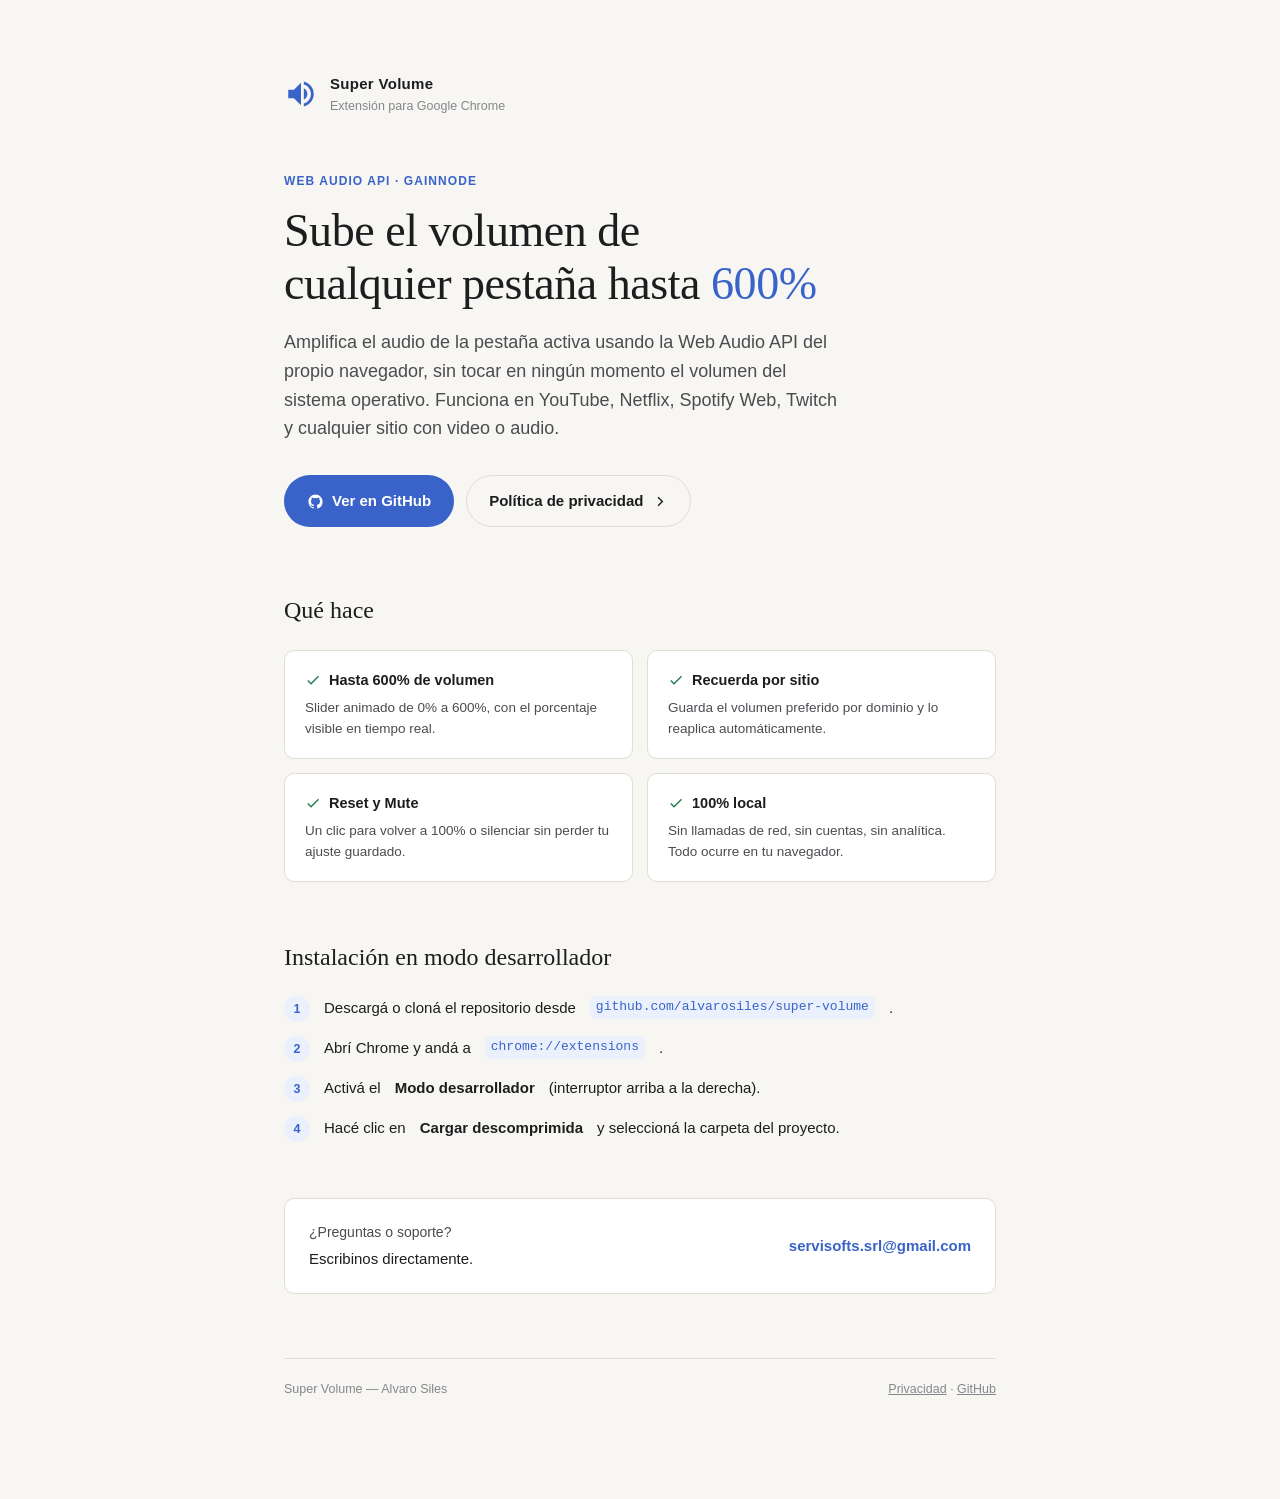
==== docs/index.html @ d2dd12ae "update" ====
<!DOCTYPE html>
<html lang="es">
<head>
<meta charset="UTF-8" />
<meta name="viewport" content="width=device-width, initial-scale=1" />
<title>Super Volume — Sube el volumen de cualquier pestaña hasta 600%</title>
<meta name="description" content="Extensión para Chrome que amplifica el volumen de la pestaña activa hasta 600% con Web Audio API, sin tocar el volumen del sistema operativo." />
<style>
  :root {
    --bg: #f7f6f3;
    --bg-raised: #ffffff;
    --ink: #1c1d1f;
    --ink-soft: #4a4c50;
    --ink-faint: #85878c;
    --line: #dfddd6;
    --accent: #3a63c9;
    --accent-soft: #eaf0fc;
    --good: #1e7d4f;
    --radius: 10px;
    --serif: Georgia, 'Iowan Old Style', 'Palatino Linotype', 'Book Antiqua', serif;
    --sans: -apple-system, BlinkMacSystemFont, 'Segoe UI', Roboto, Helvetica, Arial, sans-serif;
    --mono: 'SFMono-Regular', Consolas, 'Liberation Mono', Menlo, monospace;
  }

  @media (prefers-color-scheme: dark) {
    :root {
      --bg: #17181a;
      --bg-raised: #1f2023;
      --ink: #eceae4;
      --ink-soft: #b7b6b1;
      --ink-faint: #7d7d7f;
      --line: #35373a;
      --accent: #7fa2ee;
      --accent-soft: #212a3d;
      --good: #55c58c;
    }
  }

  * { box-sizing: border-box; }

  body {
    margin: 0;
    background: var(--bg);
    color: var(--ink);
    font-family: var(--sans);
    line-height: 1.6;
  }

  .page {
    max-width: 760px;
    margin: 0 auto;
    padding: 72px 24px 100px;
  }

  .masthead {
    display: flex;
    align-items: center;
    gap: 12px;
    margin-bottom: 56px;
  }

  .mark {
    width: 34px;
    height: 34px;
    flex-shrink: 0;
    color: var(--accent);
  }
  .mark svg { width: 100%; height: 100%; fill: currentColor; }

  .mastname { font-size: 15px; font-weight: 700; letter-spacing: 0.02em; }
  .masttag { font-size: 12.5px; color: var(--ink-faint); }

  .eyebrow {
    font-size: 12px;
    text-transform: uppercase;
    letter-spacing: 0.09em;
    color: var(--accent);
    font-weight: 700;
    margin-bottom: 14px;
  }

  h1 {
    font-family: var(--serif);
    font-size: 46px;
    font-weight: 400;
    line-height: 1.14;
    letter-spacing: -0.01em;
    margin: 0 0 18px;
    text-wrap: balance;
    color: var(--ink);
  }
  h1 em { color: var(--accent); font-style: normal; }

  .lede {
    font-size: 18px;
    color: var(--ink-soft);
    max-width: 56ch;
    margin: 0 0 32px;
  }

  .cta-row {
    display: flex;
    flex-wrap: wrap;
    gap: 12px;
    margin-bottom: 64px;
  }

  .btn {
    display: inline-flex;
    align-items: center;
    gap: 8px;
    padding: 13px 22px;
    border-radius: 999px;
    font-size: 15px;
    font-weight: 600;
    text-decoration: none;
    border: 1px solid transparent;
    transition: transform 120ms ease, background 120ms ease, border-color 120ms ease;
  }
  .btn:focus-visible { outline: 2px solid var(--accent); outline-offset: 3px; }
  .btn svg { width: 17px; height: 17px; fill: currentColor; flex-shrink: 0; }

  .btn--primary { background: var(--accent); color: #fff; }
  .btn--primary:hover { transform: translateY(-1px); }

  .btn--ghost {
    background: transparent;
    color: var(--ink);
    border-color: var(--line);
  }
  .btn--ghost:hover { border-color: var(--accent); color: var(--accent); }

  section { margin: 0 0 56px; }

  h2.section-title {
    font-family: var(--serif);
    font-size: 24px;
    font-weight: 400;
    margin: 0 0 20px;
    color: var(--ink);
  }

  .features {
    display: grid;
    grid-template-columns: repeat(2, 1fr);
    gap: 14px;
  }

  .feature {
    background: var(--bg-raised);
    border: 1px solid var(--line);
    border-radius: var(--radius);
    padding: 18px 20px;
  }

  .feature h3 {
    font-size: 14.5px;
    font-weight: 700;
    margin: 0 0 6px;
    display: flex;
    align-items: center;
    gap: 8px;
  }
  .feature h3 svg { width: 16px; height: 16px; fill: var(--good); flex-shrink: 0; }

  .feature p {
    margin: 0;
    font-size: 13.5px;
    color: var(--ink-soft);
    line-height: 1.55;
  }

  .install-steps {
    counter-reset: step;
    display: grid;
    gap: 14px;
    padding: 0;
    margin: 0;
    list-style: none;
  }

  .install-steps li {
    counter-increment: step;
    display: flex;
    gap: 14px;
    align-items: flex-start;
    font-size: 15px;
    color: var(--ink);
  }

  .install-steps li::before {
    content: counter(step);
    flex-shrink: 0;
    width: 26px;
    height: 26px;
    border-radius: 50%;
    background: var(--accent-soft);
    color: var(--accent);
    font-size: 12.5px;
    font-weight: 700;
    display: flex;
    align-items: center;
    justify-content: center;
    font-variant-numeric: tabular-nums;
  }

  .install-steps code {
    background: var(--accent-soft);
    color: var(--accent);
    padding: 1px 6px;
    border-radius: 5px;
    font-family: var(--mono);
    font-size: 13px;
  }

  .contact-card {
    background: var(--bg-raised);
    border: 1px solid var(--line);
    border-radius: var(--radius);
    padding: 22px 24px;
    display: flex;
    align-items: center;
    justify-content: space-between;
    gap: 20px;
    flex-wrap: wrap;
  }
  .contact-card a {
    color: var(--accent);
    text-decoration: none;
    font-weight: 600;
    font-size: 15px;
    border-bottom: 1px solid transparent;
  }
  .contact-card a:hover, .contact-card a:focus-visible { border-bottom-color: var(--accent); }
  .contact-card a:focus-visible { outline: 2px solid var(--accent); outline-offset: 3px; border-radius: 3px; }

  footer {
    margin-top: 64px;
    padding-top: 20px;
    border-top: 1px solid var(--line);
    font-size: 12.5px;
    color: var(--ink-faint);
    display: flex;
    justify-content: space-between;
    flex-wrap: wrap;
    gap: 8px;
  }
  footer a { color: var(--ink-faint); }

  @media (max-width: 560px) {
    h1 { font-size: 34px; }
    .page { padding: 48px 18px 72px; }
    .features { grid-template-columns: 1fr; }
    .contact-card { flex-direction: column; align-items: flex-start; }
  }
</style>
</head>
<body>
<div class="page">

  <div class="masthead">
    <span class="mark" aria-hidden="true">
      <svg viewBox="0 0 24 24"><path d="M3 9v6h4l5 5V4L7 9H3zm13.5 3c0-1.77-.99-3.29-2.5-4.03v8.05c1.51-.73 2.5-2.25 2.5-4.02zM14 3.23v2.06c2.89.86 5 3.54 5 6.71s-2.11 5.85-5 6.71v2.06c4.01-.91 7-4.49 7-8.77s-2.99-7.86-7-8.77z"/></svg>
    </span>
    <div>
      <div class="mastname">Super Volume</div>
      <div class="masttag">Extensión para Google Chrome</div>
    </div>
  </div>

  <div class="eyebrow">Web Audio API · GainNode</div>
  <h1>Sube el volumen de cualquier pestaña hasta <em>600%</em></h1>
  <p class="lede">
    Amplifica el audio de la pestaña activa usando la Web Audio API del propio
    navegador, sin tocar en ningún momento el volumen del sistema operativo.
    Funciona en YouTube, Netflix, Spotify Web, Twitch y cualquier sitio con
    video o audio.
  </p>

  <div class="cta-row">
    <a class="btn btn--primary" href="https://github.com/alvarosiles/super-volume">
      <svg viewBox="0 0 24 24"><path d="M12 2C6.48 2 2 6.58 2 12.25c0 4.53 2.87 8.37 6.84 9.73.5.1.68-.22.68-.49 0-.24-.01-1.04-.01-1.89-2.78.62-3.37-1.21-3.37-1.21-.46-1.18-1.11-1.5-1.11-1.5-.91-.63.07-.62.07-.62 1 .07 1.53 1.05 1.53 1.05.89 1.56 2.34 1.11 2.91.85.09-.66.35-1.11.63-1.37-2.22-.26-4.56-1.14-4.56-5.05 0-1.12.39-2.03 1.03-2.75-.1-.26-.45-1.31.1-2.73 0 0 .84-.28 2.75 1.05a9.36 9.36 0 0 1 5 0c1.91-1.33 2.75-1.05 2.75-1.05.55 1.42.2 2.47.1 2.73.64.72 1.03 1.63 1.03 2.75 0 3.92-2.34 4.79-4.57 5.04.36.32.68.94.68 1.9 0 1.37-.01 2.48-.01 2.81 0 .27.18.6.69.49A10.02 10.02 0 0 0 22 12.25C22 6.58 17.52 2 12 2Z"/></svg>
      Ver en GitHub
    </a>
    <a class="btn btn--ghost" href="privacy.html">
      Política de privacidad
      <svg viewBox="0 0 24 24"><path d="M9.29 6.71 14.59 12l-5.3 5.29 1.42 1.42L17.41 12 10.71 5.29z"/></svg>
    </a>
  </div>

  <section>
    <h2 class="section-title">Qué hace</h2>
    <div class="features">
      <div class="feature">
        <h3><svg viewBox="0 0 24 24"><path d="M9 16.2 4.8 12l-1.4 1.4L9 19 21 7l-1.4-1.4z"/></svg>Hasta 600% de volumen</h3>
        <p>Slider animado de 0% a 600%, con el porcentaje visible en tiempo real.</p>
      </div>
      <div class="feature">
        <h3><svg viewBox="0 0 24 24"><path d="M9 16.2 4.8 12l-1.4 1.4L9 19 21 7l-1.4-1.4z"/></svg>Recuerda por sitio</h3>
        <p>Guarda el volumen preferido por dominio y lo reaplica automáticamente.</p>
      </div>
      <div class="feature">
        <h3><svg viewBox="0 0 24 24"><path d="M9 16.2 4.8 12l-1.4 1.4L9 19 21 7l-1.4-1.4z"/></svg>Reset y Mute</h3>
        <p>Un clic para volver a 100% o silenciar sin perder tu ajuste guardado.</p>
      </div>
      <div class="feature">
        <h3><svg viewBox="0 0 24 24"><path d="M9 16.2 4.8 12l-1.4 1.4L9 19 21 7l-1.4-1.4z"/></svg>100% local</h3>
        <p>Sin llamadas de red, sin cuentas, sin analítica. Todo ocurre en tu navegador.</p>
      </div>
    </div>
  </section>

  <section>
    <h2 class="section-title">Instalación en modo desarrollador</h2>
    <ol class="install-steps">
      <li>Descargá o cloná el repositorio desde <code>github.com/alvarosiles/super-volume</code>.</li>
      <li>Abrí Chrome y andá a <code>chrome://extensions</code>.</li>
      <li>Activá el <strong>Modo desarrollador</strong> (interruptor arriba a la derecha).</li>
      <li>Hacé clic en <strong>Cargar descomprimida</strong> y seleccioná la carpeta del proyecto.</li>
    </ol>
  </section>

  <div class="contact-card">
    <div>
      <div style="font-size:14px; color:var(--ink-soft); margin-bottom:4px;">¿Preguntas o soporte?</div>
      <div style="font-size:15px;">Escribinos directamente.</div>
    </div>
    <a href="mailto:servisofts.srl@gmail.com">servisofts.srl@gmail.com</a>
  </div>

  <footer>
    <span>Super Volume — Alvaro Siles</span>
    <span><a href="privacy.html">Privacidad</a> · <a href="https://github.com/alvarosiles/super-volume">GitHub</a></span>
  </footer>

</div>
</body>
</html>
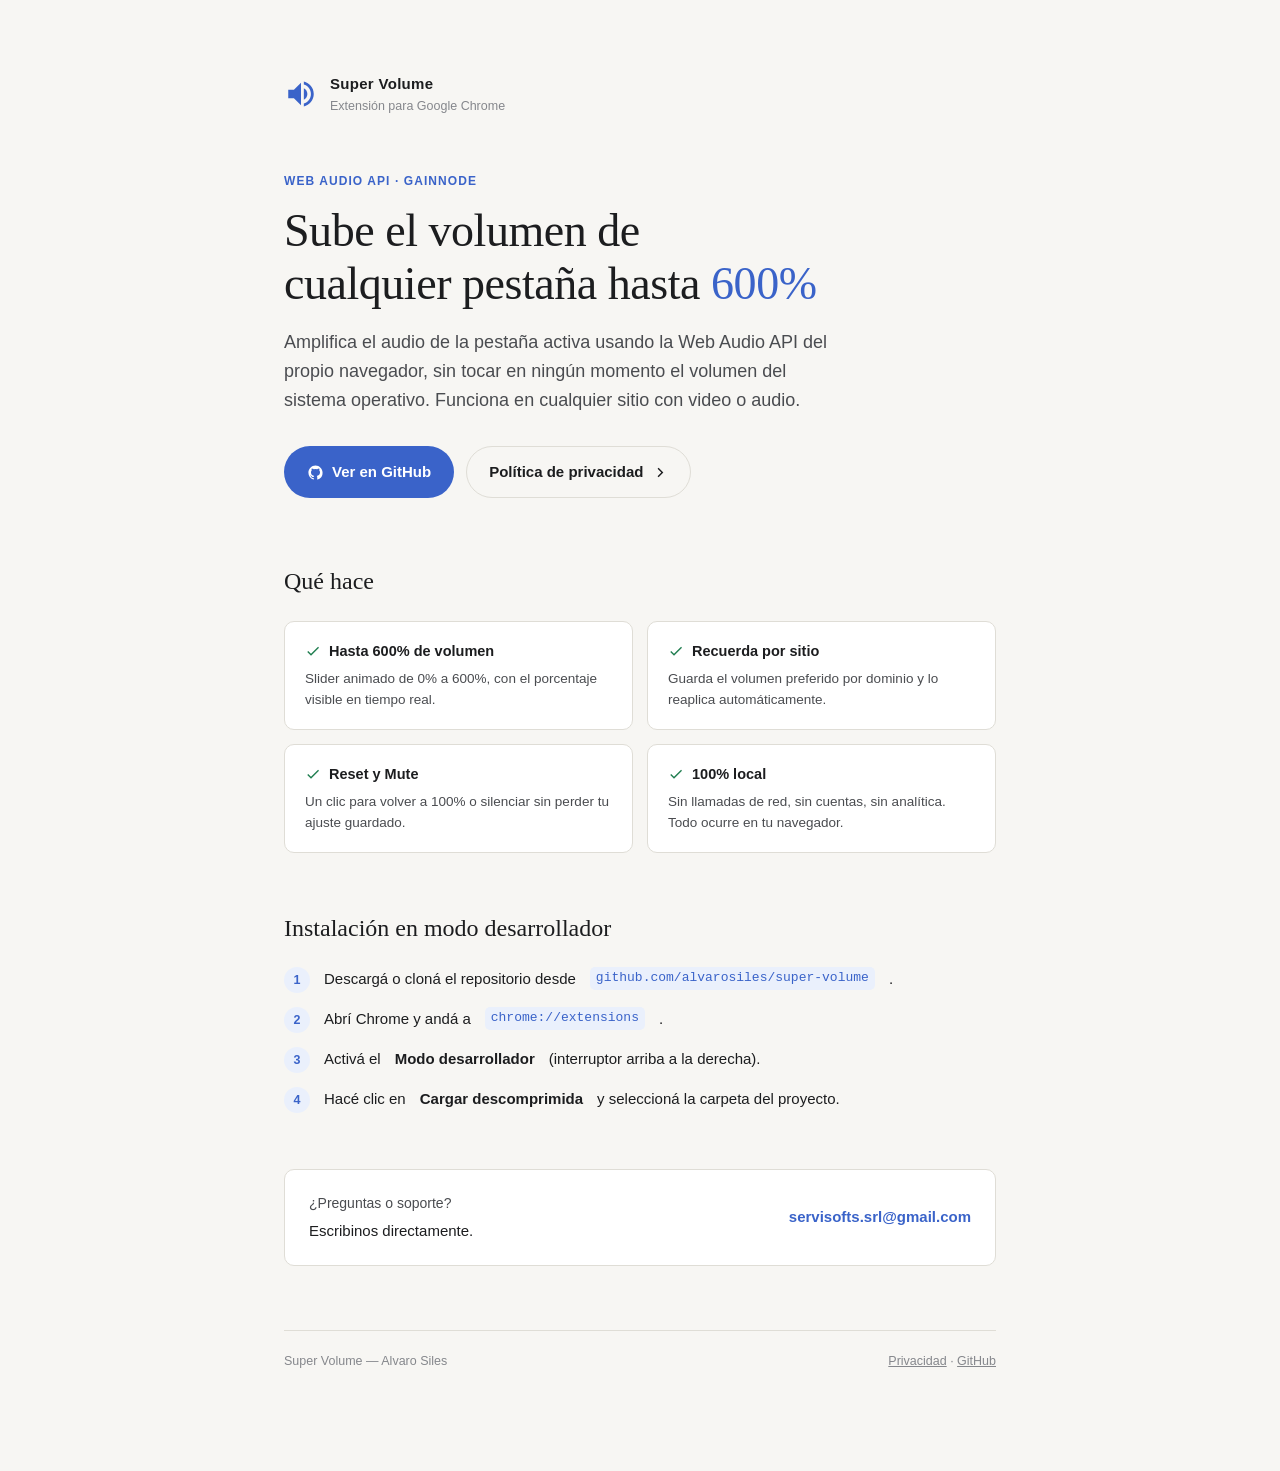
==== commit 18d65331: "update" ====
--- a/docs/index.html
+++ b/docs/index.html
@@ -273,8 +273,7 @@
   <p class="lede">
     Amplifica el audio de la pestaña activa usando la Web Audio API del propio
     navegador, sin tocar en ningún momento el volumen del sistema operativo.
-    Funciona en YouTube, Netflix, Spotify Web, Twitch y cualquier sitio con
-    video o audio.
+    Funciona en cualquier sitio con video o audio.
   </p>
 
   <div class="cta-row">
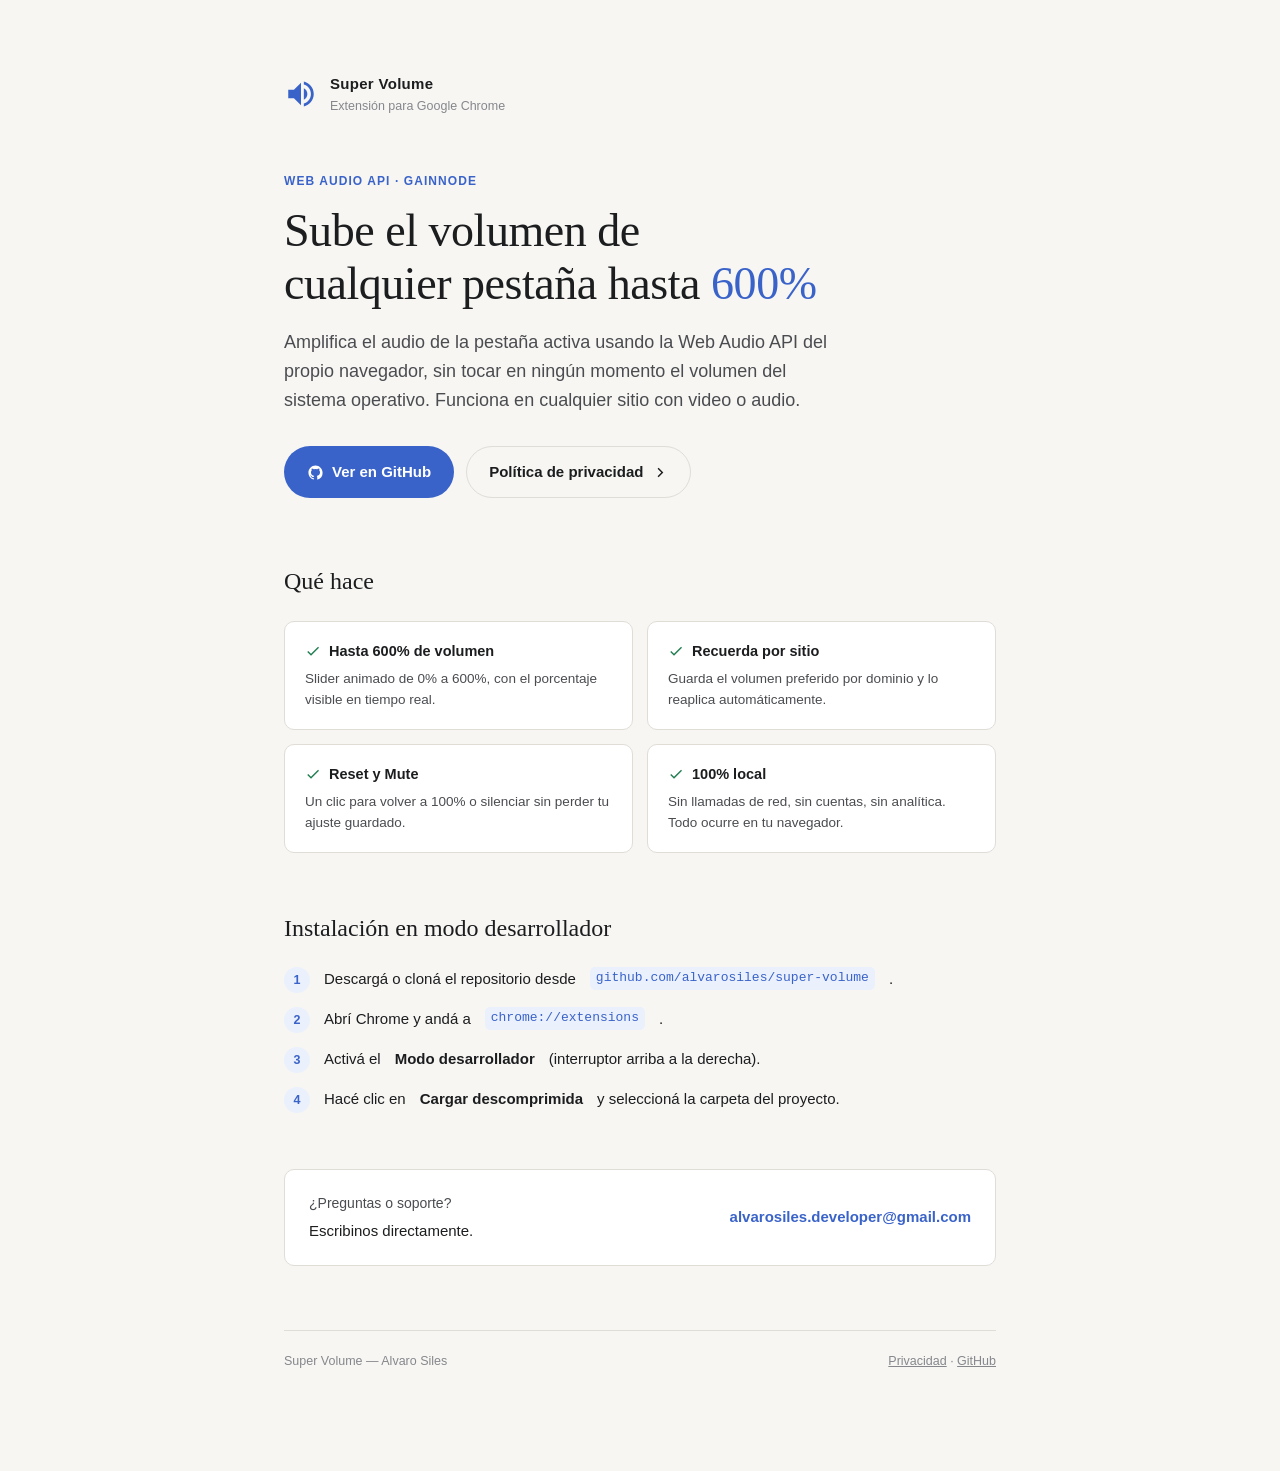
==== commit ba67cb01: "update" ====
--- a/docs/index.html
+++ b/docs/index.html
@@ -324,7 +324,7 @@
       <div style="font-size:14px; color:var(--ink-soft); margin-bottom:4px;">¿Preguntas o soporte?</div>
       <div style="font-size:15px;">Escribinos directamente.</div>
     </div>
-    <a href="mailto:servisofts.srl@gmail.com">servisofts.srl@gmail.com</a>
+    <a href="mailto:alvarosiles.developer@gmail.com">alvarosiles.developer@gmail.com</a>
   </div>
 
   <footer>
